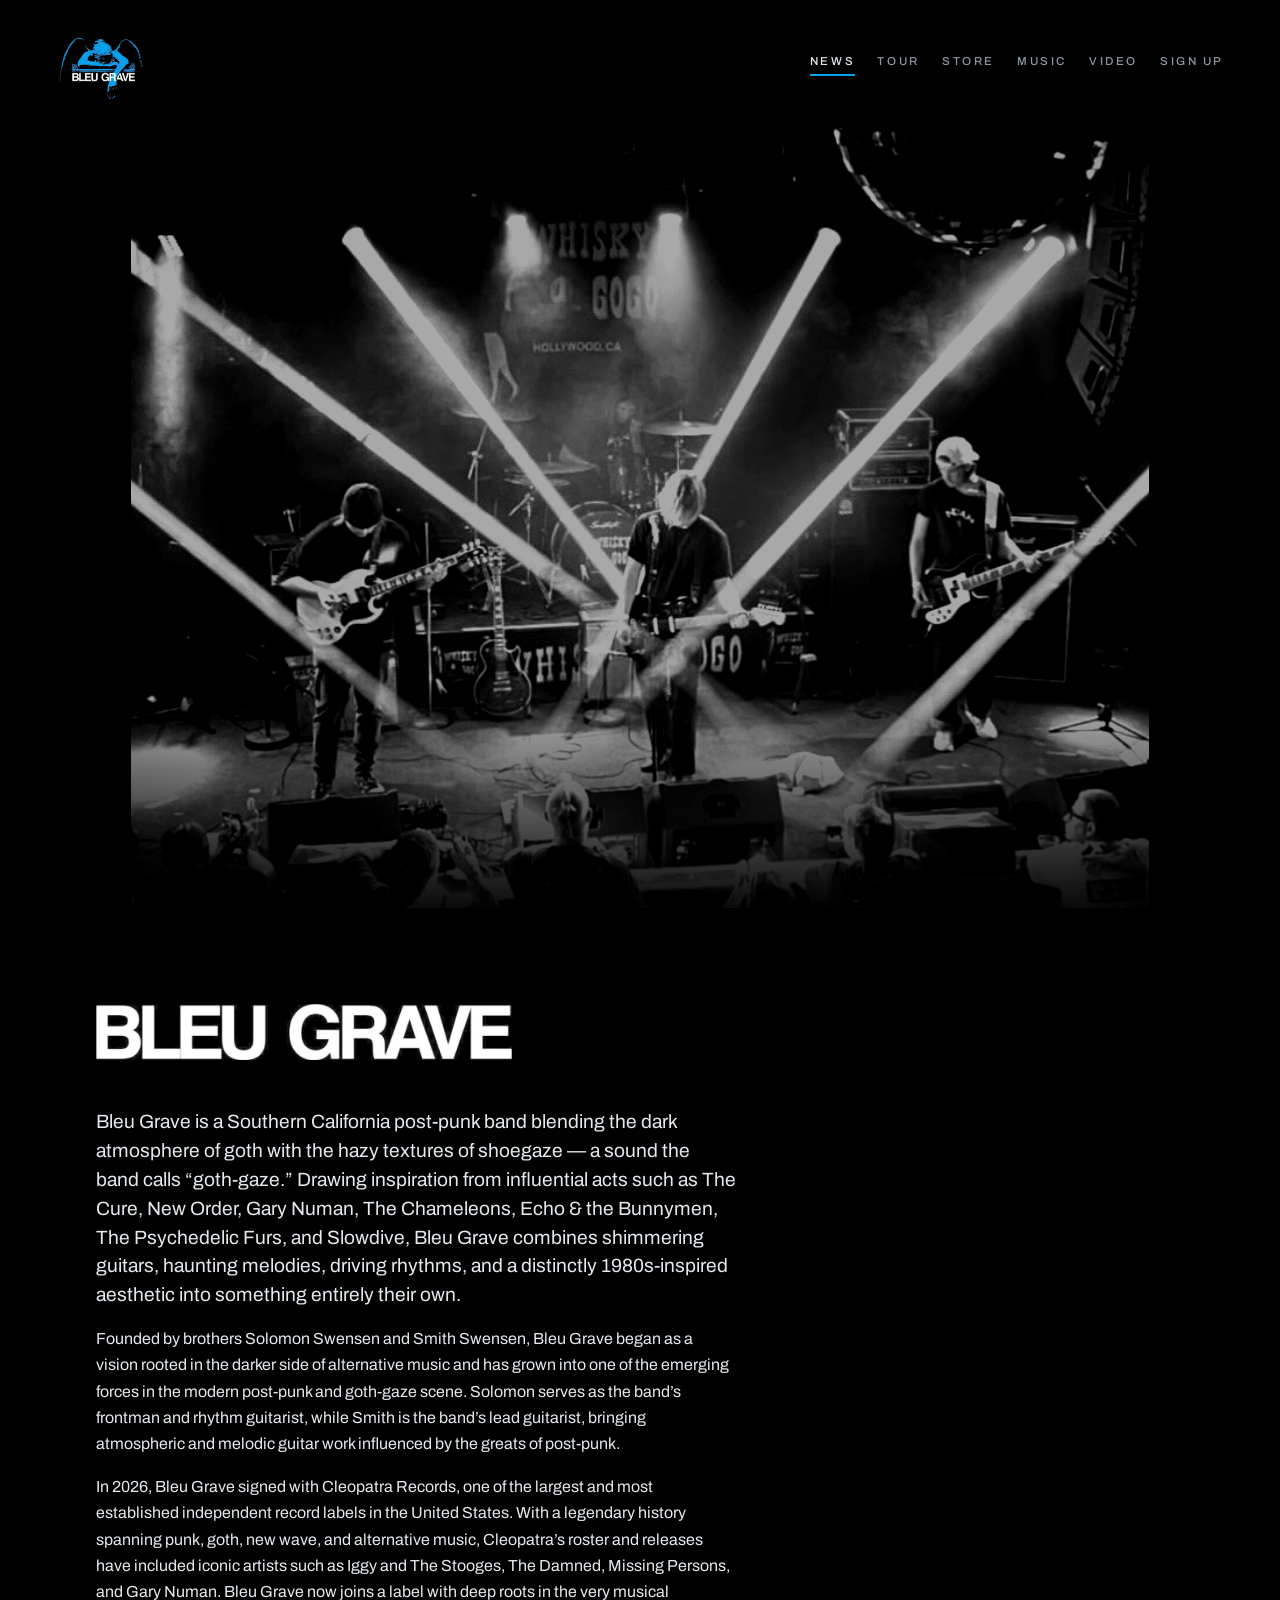
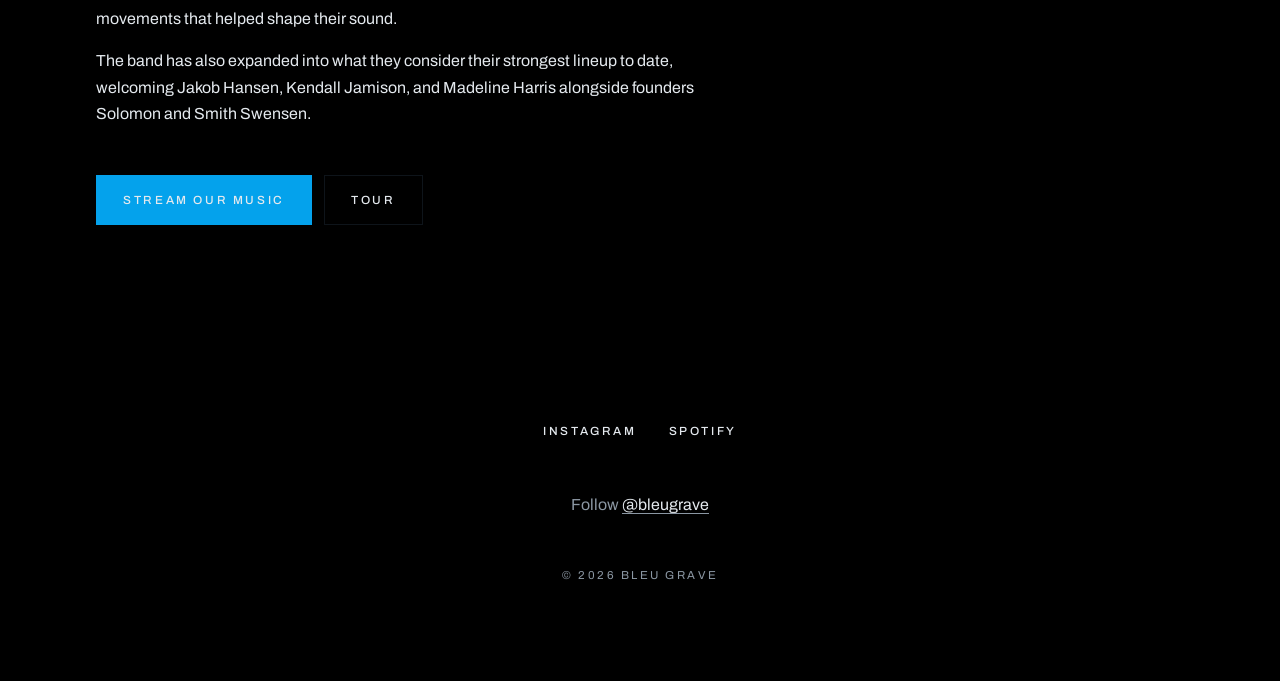
==== index.html @ e31431be "Simplify footer follow line" ====
<!DOCTYPE html>
<html lang="en">
<head>
  <meta charset="utf-8">
  <meta name="viewport" content="width=device-width, initial-scale=1">
  <title>Bleu Grave — post-punk from Newport Beach, California</title>
  <meta name="description" content="Bleu Grave is a post-punk band from Newport Beach, California. Music, shows, and merch.">
  <link rel="preconnect" href="https://fonts.googleapis.com">
  <link rel="preconnect" href="https://fonts.gstatic.com" crossorigin>
  <link href="https://fonts.googleapis.com/css2?family=Archivo:wght@400;500;700;900&display=swap" rel="stylesheet">
  <!-- The ?v= is a cache-buster. Phones were holding an old copy of the
       stylesheet for ten minutes after a change and the band kept seeing
       things they had already asked to have fixed. Bump the number in all
       five pages whenever a colour or layout change has to land now. -->
  <link rel="stylesheet" href="css/style.css?v=20260916-034607">
  <!-- Freshness check. GitHub Pages serves every page with max-age=600, so a
       phone can keep showing a copy for ten minutes after a change is live —
       which is why the band kept re-reporting things that were already fixed.
       This asks the server what the current build is (a unique query, so no
       cache can answer it from memory) and reloads once if this copy is old.
       tools/stamp rewrites BUILD; don't edit it by hand. -->
  <script>
  (function () {
    var BUILD = "20260916-034607";
    var KEY = "bg-freshness-reload";
    function check() {
      fetch("/version.json?_=" + Date.now(), { cache: "no-store" })
        .then(function (r) { return r.ok ? r.json() : null; })
        .then(function (v) {
          if (!v || !v.build || v.build === BUILD) return;
          try {
            // One reload per build, so a bad deploy can never loop the page.
            if (sessionStorage.getItem(KEY) === v.build) return;
            sessionStorage.setItem(KEY, v.build);
          } catch (e) { return; }
          location.replace(location.pathname + "?b=" + v.build + location.hash);
        })
        .catch(function () {});
    }
    check();
    // Coming back to a backgrounded tab restores it from memory without
    // re-running the page, which is exactly how Smith was seeing old copies.
    window.addEventListener("pageshow", function (e) { if (e.persisted) check(); });
    document.addEventListener("visibilitychange", function () {
      if (!document.hidden) check();
    });
  })();
  </script>
</head>
<body>

  <header class="site-header">
    <a class="wordmark" href="index.html"><img src="images/logo.jpg" width="1200" height="1088" alt="Bleu Grave"></a>
    <nav class="site-nav" aria-label="Site">
      <!-- Smith set these names and this order on 2026-09-15: News, Tour,
           Store, Music, Video, Sign Up. Video was added the same day, when he
           asked for "a VIDEO page after music"; the page exists but has no
           videos on it yet — waiting on links from him. Photos came out of
           the menu in the same message; photos.html is still there and works.
           SIGN UP: he asked for the button twice, so it is in the menu, but
           there is no mailing list behind it yet — that needs a provider
           account, which is Taylor's (forwarded 2026-09-15). For now it
           jumps to the sign-up line in the footer. When the list exists,
           point this at the provider's hosted signup page (or swap the
           footer line for their embed) — never build a form here. -->
      <a href="index.html" aria-current="page">News</a>
      <a href="events.html">Tour</a>
      <a href="merch.html">Store</a>
      <a href="music.html">Music</a>
      <a href="video.html">Video</a>
      <a href="#signup">Sign Up</a>
    </nav>
  </header>

  <main>
    <!-- The top of the page is the photo and nothing else. The panel that
         used to sit beside it — the big BLEU GRAVE title, the code strip and
         the "Post-punk · Newport Beach, CA" line — came off on 2026-09-15 at
         Smith's request. The heading below is there for search engines and
         screen readers only; the band's name is in the logo up in the header.
         To bring the panel back, re-add a <div class="hero-panel"> after the
         photo and drop the "hero-photo-only" class. -->
    <section class="hero hero-photo-only">
      <h1 class="visually-hidden">Bleu Grave</h1>
      <div class="hero-photo">
        <!-- Front page slideshow. Each photo is one <li>; to add one, copy a
             whole <li>…</li>, put the file in images/ and change the src and
             alt (see CLAUDE.md, "How to add a photo"). They show in the order
             they appear here, five seconds each. The stylesheet forces every
             photo to black and white, so send any photo. -->
        <div class="hero-art">
          <ul class="slideshow">
            <li>
              <img src="images/band-whisky-a-go-go.jpg" width="875" height="670"
                   alt="Bleu Grave playing the Whisky a Go Go in Hollywood, searchlights crossing the stage over the band and a full crowd in front of them.">
            </li>
            <li>
              <img src="images/band-live-01.jpg" width="1200" height="960"
                   alt="Bleu Grave on stage: two guitarists, the singer at the mic and the drummer behind a kick drum with the band name on it.">
            </li>
            <li>
              <img src="images/band-live-02.jpg" width="1200" height="799"
                   alt="Bleu Grave playing a club show: guitarist on the left, the singer at the mic in the middle, the drummer behind them and the bassist in a denim jacket on the right.">
            </li>
            <li>
              <img src="images/band-live-04.jpg" width="1200" height="800"
                   alt="Bleu Grave across a smoke-filled stage: three guitarists spread out, the drum kit behind them with the band's star logo on the bass drum.">
            </li>
          </ul>
        </div>
        <!-- The scrawled tagline that sat across the bottom of this photo was
             a placeholder ("Loud rooms, cold hymns."); Smith asked for it off
             on 2026-09-15. If the band ever sends their own line, put it back
             as <p class="hero-tagline">…</p> right here — the style for it is
             still in the stylesheet. -->
      </div>
    </section>

    <section class="section">
      <div class="section-inner reveal">
        <!-- The band's own bio, sent by Smith 2026-09-15. It is their words —
             don't rewrite it. His text ran out mid-sentence at "post-punk,
             goth, shoegaze," so that closing line is left off until he sends
             the rest. He had this block taken off the front page and then
             asked for it back the same afternoon ("keep the photo and bio"),
             so it sits under the slideshow. There is no photo beside it and
             no scrawled label above it — he took both off. -->
        <div class="about-text">
          <!-- The heading above the bio is the band's own wordmark, sent by
               Smith on 2026-09-15 to replace the typed one. It is a JPG on a
               black ground, which matches the page, so no cutout is needed.
               The alt carries the name, so the heading still reads as text to
               search engines and screen readers. -->
          <h2 class="wordmark-heading"><img src="images/wordmark.jpg" width="1026" height="139" alt="Bleu Grave"></h2>
          <p class="lede">Bleu Grave is a Southern California post-punk band
          blending the dark atmosphere of goth with the hazy textures of
          shoegaze — a sound the band calls “goth-gaze.” Drawing inspiration
          from influential acts such as The Cure, New Order, Gary Numan, The
          Chameleons, Echo &amp; the Bunnymen, The Psychedelic Furs, and
          Slowdive, Bleu Grave combines shimmering guitars, haunting melodies,
          driving rhythms, and a distinctly 1980s-inspired aesthetic into
          something entirely their own.</p>
          <p>Founded by brothers Solomon Swensen and Smith Swensen, Bleu Grave
          began as a vision rooted in the darker side of alternative music and
          has grown into one of the emerging forces in the modern post-punk and
          goth-gaze scene. Solomon serves as the band’s frontman and rhythm
          guitarist, while Smith is the band’s lead guitarist, bringing
          atmospheric and melodic guitar work influenced by the greats of
          post-punk.</p>
          <p>In 2026, Bleu Grave signed with Cleopatra Records, one of the
          largest and most established independent record labels in the United
          States. With a legendary history spanning punk, goth, new wave, and
          alternative music, Cleopatra’s roster and releases have included
          iconic artists such as Iggy and The Stooges, The Damned, Missing
          Persons, and Gary Numan. Bleu Grave now joins a label with deep roots
          in the very musical movements that helped shape their sound.</p>
          <p>The band has also expanded into what they consider their strongest
          lineup to date, welcoming Jakob Hansen, Kendall Jamison, and Madeline
          Harris alongside founders Solomon and Smith Swensen.</p>
          <div class="button-row">
            <a class="button" href="music.html">Stream Our Music</a>
            <a class="button" href="events.html">Tour</a>
          </div>
        </div>
      </div>
    </section>
  </main>

  <footer class="site-footer">
    <!-- The thin code strip that ran across the top of the footer came off
         on 2026-09-15 — Smith asked for "the blue line at the bottom" gone.
         The big code bars beside the inner page titles stay. The footer's
         own top padding now does the spacing the strip used to. -->
    <ul class="footer-links">
      <li><a href="https://instagram.com/bleugrave">Instagram</a></li>
      <li><a href="https://open.spotify.com/artist/01RLNvbN3YXwKupJwk49lX">Spotify</a></li>
    </ul>
    <!-- REPLACE-ME: mailing list. When the band picks a list provider
         (e.g. Buttondown, Mailchimp), swap this line for their signup form
         embed. No home-built form — the provider hosts it. -->
    <p class="mailing-list" id="signup">Follow
    <a href="https://instagram.com/bleugrave">@bleugrave</a></p>
    <p class="copyright">&copy; 2026 Bleu Grave</p>
  </footer>

  <script src="js/main.js?v=20260916-034607"></script>
</body>
</html>
---- css/style.css ----
/* ==========================================================================
   Bleu Grave — single stylesheet
   Look: New Order meets The Cure, gone goth (Smith, 2026-09-15: "make the
   site more goth looking, remove this color from everything" — the ice
   blue). The structure is unchanged: flat fields, a modernist grid, clean
   grotesque type, a code strip spelling the band's name, near-black ground,
   duotone photos with a soft vignette, a scrawled handwriting face. What
   changed is the palette, three times on 2026-09-15: Smith asked for the ice
   blue gone, then for the whole site to be black and white, then for the
   blue out of the band's own logo to run through it. **The site is black
   and blue.** One blue — `--hi`, sampled straight out of the logo artwork —
   on a blue-black ground, with bone type. Photos stay hard black and white;
   he asked for that and it has not changed.
   Change colours and fonts in :root, not through the file.
   ========================================================================== */

:root {
  /* Colour — black and blue. --hi is the one colour on the site: the blue
     from the band's logo, used for the scrawled labels, show dates, ticket
     links, link underlines and hovers, and the buttons. The blacks and greys
     are all tinted toward it so the whole thing reads cold. */
  --bg: #000000;            /* Smith asked for a darker black twice, then
                               said the desktop still read grey — it is now
                               true black (2026-09-15) */
  --bg-raised: #030405;
  --bg-line: #0e141a;
  --ink: #e4e9ee;
  --ink-dim: #8b97a3;
  /* The flat field the page titles sit on. It was a visibly lighter block
     beside the black on a wide screen, which is what Smith was seeing; it is
     now barely off the ground and only reads as a field at all because the
     code bars sit next to it. */
  --accent: #040608;
  --accent-ink: #f1f5f8;    /* type that sits on the field */
  --accent-deep: #10202c;   /* the store's hover fills */
  --hi: #04a2ec;            /* the blue, straight out of the logo */

  /* Type — one grotesque for everything set. The handwriting face is no
     longer loaded: Smith had every blue cursive label taken off the site on
     2026-09-16, so nothing uses --font-hand any more and the pages don't
     fetch "Nothing You Could Do". The rules below that still name it are
     kept only for the restore notes in the HTML; bringing any of them back
     means re-adding the face to the font link in all six pages first. */
  --font-display: "Archivo", "Helvetica Neue", Helvetica, Arial, sans-serif;
  --font-body: "Archivo", "Helvetica Neue", Helvetica, Arial, sans-serif;
  --font-hand: "Nothing You Could Do", "Segoe Script", "Bradley Hand", cursive;

  /* Photos — every photo gets the same hard black and white so anything the
     band sends fits. Hover on the gallery lifts it slightly. Once the ground
     went true black the photos were the brightest thing left on a phone, so
     they came down a notch too (Smith, 2026-09-15, "could be darker"). */
  --duotone: grayscale(1) contrast(1.3) brightness(0.66);

  /* Rhythm */
  --space: 1rem;
  --space-lg: 3rem;
  --space-xl: 6rem;
  --measure: 40rem;
  --page-pad: clamp(1.25rem, 5vw, 3.5rem);
}

/* --------------------------------------------------------------------------
   Base
   -------------------------------------------------------------------------- */

* { box-sizing: border-box; margin: 0; padding: 0; }

html { scroll-behavior: smooth; }

body {
  background: var(--bg);
  color: var(--ink);
  font-family: var(--font-body);
  font-size: 1rem;
  line-height: 1.65;
  -webkit-font-smoothing: antialiased;
}

h1, h2, h3 {
  font-family: var(--font-display);
  line-height: 1;
  letter-spacing: -0.03em;
}

h2 {
  font-weight: 700;
  font-size: clamp(2rem, 5vw, 3.4rem);
  margin-bottom: var(--space-lg);
}

h3 {
  font-weight: 700;
  font-size: clamp(1.3rem, 3vw, 1.8rem);
  letter-spacing: -0.02em;
}

p { max-width: var(--measure); }
p + p { margin-top: var(--space); }

/* Links are bone, underlined in the blue, and go blue on hover. */
a { color: var(--ink); text-decoration-color: var(--hi); text-decoration-thickness: 1px; text-underline-offset: 3px; }
/* Spelled out so a browser's own visited-link purple can never show through
   (Smith, 2026-09-15: "no purple"). */
a:link, a:visited { color: var(--ink); }
a:hover, a:focus { color: var(--hi); }

img, svg { max-width: 100%; display: block; }

::selection { background: var(--hi); color: var(--bg); }

.visually-hidden {
  position: absolute; width: 1px; height: 1px;
  overflow: hidden; clip: rect(0 0 0 0); white-space: nowrap;
}

/* Small tracked caps — catalogue-number style lines */
.caps {
  font-weight: 500;
  font-size: 0.72rem;
  letter-spacing: 0.28em;
  text-transform: uppercase;
}

/* Handwriting — the scrawl. Used for taglines and section labels. */
.hand {
  font-family: var(--font-hand);
  font-weight: 400;
  letter-spacing: 0;
  text-transform: none;
}

/* --------------------------------------------------------------------------
   Code strip — the band's name spelled one block per letter (A=0 … Z=25).
   The markup gives each block its letter number in --i. It used to be a
   rainbow of hues; now the letter sets the block's lightness on one fixed
   blue hue (Smith, 2026-09-15), so it reads as a run of blue-grey bars. Used
   small under the band name, thin across the top of the footer, and as big
   bars on the inner page banners.
   -------------------------------------------------------------------------- */

.code {
  display: flex;
  height: 0.6rem;
  width: 100%;
}

.code span {
  flex: 1;
  background: hsl(199deg 45% calc(16% + var(--i) * 2.4%));
}

.code .gap { flex: 0 0 0.6rem; background: transparent; }

.code-thin { height: 0.35rem; }

/* --------------------------------------------------------------------------
   Header / nav
   -------------------------------------------------------------------------- */

.site-header {
  position: relative;
  z-index: 10;
  display: flex;
  align-items: center;
  justify-content: space-between;
  gap: var(--space);
  padding: 1.4rem var(--page-pad);
  background: var(--bg);
}

.site-header .wordmark {
  display: flex;
  align-items: center;
  gap: 0.6rem;
  font-family: var(--font-display);
  font-weight: 900;
  font-size: 1.05rem;
  letter-spacing: -0.03em;
  text-decoration: none;
  color: var(--ink);
  white-space: nowrap;
}

/* The band's logo (winged figure, with their name set into it) is the
   wordmark — Smith asked on 2026-09-15 for the typed "Bleu Grave" next to it
   to come off, so the link is the image alone and its alt carries the name.
   It is a JPG with a black ground, which matches --bg, so no cutout is
   needed. The logo is the one exception to the black-and-white rule: it
   keeps its blue, because Smith asked for it that way (2026-09-15) right
   after asking for the rest of the site to go black and white. Don't
   desaturate it. */
.site-header .wordmark {
  /* Never let the nav squeeze the logo: as a flex item it was being shrunk
     sideways on phones (55px wide at 67px tall for artwork that is wider
     than tall), which Smith saw as "squished" (2026-09-15). */
  flex: 0 0 auto;
}

.site-header .wordmark img {
  display: block;
  max-width: none;
  /* Sized so the band's name inside the artwork is actually legible — Smith
     asked for it bigger on 2026-09-15. The name is only about a tenth of the
     image's height, so this has to be generous to read at all. */
  height: 4.2rem;
  width: auto;
}

/* A little bigger on a desktop, where there is room for it beside the nav —
   Smith asked for that on 2026-09-15. The phone size is unchanged. */
@media (min-width: 800px) {
  .site-header .wordmark img { height: 5.2rem; }
}

.site-nav { display: flex; flex-wrap: wrap; gap: 0.25rem 1.4rem; }

.site-nav a {
  font-weight: 500;
  font-size: 0.72rem;
  letter-spacing: 0.22em;
  text-transform: uppercase;
  text-decoration: none;
  color: var(--ink-dim);
  padding-bottom: 0.2rem;
  border-bottom: 2px solid transparent;
}

.site-nav a:hover { color: var(--ink); }
.site-nav a[aria-current="page"] { color: var(--ink); border-bottom-color: var(--hi); }

/* --------------------------------------------------------------------------
   Hero — home page. A flat violet-black field with the name on it, next to a
   full-height duotone photo with the tagline scrawled across the bottom.
   -------------------------------------------------------------------------- */

.hero {
  position: relative;
  display: grid;
  grid-template-columns: 1fr;
  min-height: calc(100svh - 4.6rem);   /* the header sits above it */
  overflow: hidden;
}

@media (min-width: 800px) {
  .hero { grid-template-columns: minmax(0, 5fr) minmax(0, 7fr); }
  /* When there is a panel beside the photo, it takes the narrow left column
     even though the photo comes first in the markup. */
  .hero-panel { order: -1; }
}

/* The home page hero is the photo on its own (Smith, 2026-09-15) — one full
   column at every width. Two classes so this beats the .hero rule above.
   It does not hold the screen open to full height any more: Smith said the
   photo sat too low (2026-09-15), and the height was leaving a band of black
   above it, made worse by the taller logo in the header. The box is now the
   shape of the photo, so the photo starts right under the header. */
.hero.hero-photo-only {
  grid-template-columns: minmax(0, 1fr);
  min-height: 0;
  overflow: visible;
}

.hero-panel {
  position: relative;
  z-index: 1;
  display: flex;
  flex-direction: column;
  justify-content: flex-end;
  gap: 1.5rem;
  background: var(--accent);
  color: var(--accent-ink);
  padding: var(--space-xl) var(--page-pad) var(--space-lg);
}

.hero-title {
  font-weight: 900;
  font-size: clamp(3.4rem, 17vw, 8.5rem);
  line-height: 0.86;
  letter-spacing: -0.045em;
  text-transform: uppercase;
  color: var(--accent-ink);
}

.hero-title span { display: block; }

@media (min-width: 800px) {
  /* the field is 5/12 of the viewport: keep GRAVE inside it */
  .hero-title { font-size: clamp(3.4rem, 8.2vw, 8.5rem); }
}

.hero-panel .code { max-width: 18rem; }

.hero-city { color: var(--accent-ink); opacity: 0.8; }

/* Without the script the slides are a plain list one under another, so this
   box has to grow to fit them — no fixed height, nothing clipped. */
.hero-photo {
  position: relative;
  background: var(--bg);
}

.hero-photo .hero-art { position: static; }

/* With the script running the slides are stacked, so the box takes the shape
   of the photos (5:4) and is capped so it always fits on one screen.

   The stacked slides are taken out of the flow, so this box has no content
   of its own to give it a height — it has to get one from the aspect ratio.
   `align-self: start` is what lets that happen: as a grid item it would
   otherwise stretch to the row, the row would size to its (empty) contents,
   and the whole slideshow would collapse to nothing and vanish off the page.
   That happened on 2026-09-15. The min-height is a hard floor so it can
   never disappear again. Don't remove either of them. */
html.js-motion .hero-photo {
  overflow: hidden;
  align-self: start;
  /* 3:2, the shape most of the band's live shots come in. It was 5:4, which
     letterboxed them and wasted height — Smith said the slideshow looked too
     small on a desktop (2026-09-15). The height cap is what actually decides
     how big the photo renders on a wide screen, so raise that, not the
     width, if he asks for bigger again. */
  aspect-ratio: 3 / 2;
  min-height: 16rem;
  max-height: calc(100svh - 7.5rem);
}

/* On a wide screen the photo box is capped and centred on the page instead
   of running the full width — Smith asked for the slideshow photos to be
   centred on desktop, then for them to be bigger (2026-09-15). On a phone it
   is still edge to edge. */
.hero.hero-photo-only .hero-photo {
  /* `width` + `justify-self`, NOT `max-width` + `margin-inline: auto`. Auto
     side margins stop a grid item stretching to its column, so its width goes
     shrink-to-fit; the slides are positioned out of the flow, so there is
     nothing to shrink to and the whole box collapsed to a few hundred pixels.
     That is why the slideshow looked tiny on a desktop (Smith, 2026-09-15).
     An explicit width keeps the inline size definite so the aspect ratio can
     do its job. */
  width: min(100%, 92rem);
  justify-self: center;
}

html.js-motion .hero-photo .hero-art {
  position: absolute;
  inset: 0;                 /* no bleed: the photo is shown whole, and what
                               the parallax slides into view is black */
  z-index: 0;
  pointer-events: none;
}

/* The whole photo shows — Smith asked for it uncropped (2026-09-15), so this
   is `contain`, not `cover`. Whatever is left over top and bottom is the
   page's own black, so it reads as a frame rather than a letterbox. Don't
   put `cover` back without asking him. */
.hero-photo img {
  width: 100%;
  height: 100%;
  object-fit: contain;
  object-position: center;
  filter: var(--duotone);
}

/* Slideshow at the top of the home page (Smith asked for one, 2026-09-15).
   With JavaScript off or reduced motion on it is simply the photos one under
   another — nothing is ever hidden from a visitor. When motion is allowed,
   js/main.js stacks them and cross-fades one every five seconds. To add a
   photo to it, copy a whole <li> in index.html; the order in the markup is
   the order they show in. */
.slideshow { list-style: none; }

.slideshow img {
  width: 100%;
  height: auto;
  filter: var(--duotone);
}

html.js-motion .hero-photo .slideshow { position: absolute; inset: 0; }

html.js-motion .hero-photo .slideshow li {
  position: absolute;
  inset: 0;
  opacity: 0;
  transition: opacity 1200ms ease;
}

html.js-motion .hero-photo .slideshow li.is-current { opacity: 1; }

html.js-motion .hero-photo .slideshow img {
  height: 100%;
  object-fit: contain;
}

/* The Cure vignette: soft dark edges, darker toward the bottom so the
   handwriting reads. Kept shallow since the photo is shown whole — the
   gradient should sit in the black below it, not over the band. */
.hero-photo::after {
  content: "";
  position: absolute;
  inset: 0;
  z-index: 1;
  pointer-events: none;
  background:
    radial-gradient(ellipse 85% 80% at 50% 45%, transparent 60%, rgba(0, 0, 0, 0.6) 100%),
    linear-gradient(to top, rgba(0, 0, 0, 0.92) 0%, rgba(0, 0, 0, 0) 26%);
}

.hero-tagline {
  position: absolute;
  z-index: 2;
  left: var(--page-pad);
  right: var(--page-pad);
  bottom: var(--space-lg);
  max-width: none;
  font-family: var(--font-hand);
  font-size: clamp(1.9rem, 4.2vw, 3.4rem);
  line-height: 1.15;
  color: var(--ink);
  text-shadow: 0 2px 30px rgba(0, 0, 0, 0.7);
  transform: rotate(-2deg);
  transform-origin: left bottom;
}

/* --------------------------------------------------------------------------
   Inner page banners — page title on the flat field.

   The big code bars that sat beside (and, on a phone, under) every page
   title are gone as of 2026-09-15: Smith asked twice for "the blue line
   across the bottom of each page" off, and on a phone those bars are what
   that is. Every banner now carries "page-hero-bare". The .code-bars rules
   are kept below in case he ever wants them back — nothing uses them.
   -------------------------------------------------------------------------- */

.page-hero {
  position: relative;
  display: grid;
  grid-template-columns: 1fr;
  min-height: 46svh;
}

@media (min-width: 800px) {
  .page-hero { grid-template-columns: minmax(0, 7fr) minmax(0, 5fr); }
}

.page-hero .hero-panel { padding-top: var(--space-xl); }

.page-hero .hero-title { font-size: clamp(3rem, 15vw, 7rem); }

@media (min-width: 800px) {
  .page-hero .hero-title { font-size: clamp(3rem, 9vw, 7rem); }
}

.page-hero .code-bars {
  display: flex;
  min-height: 7rem;
}

.page-hero .code-bars span {
  flex: 1;
  background: hsl(199deg 45% calc(16% + var(--i) * 2.4%));
}

/* A banner with no code bars beside it: one column at every width, so the
   title has the whole page. Used on the Tour page (Smith, 2026-09-15). */
.page-hero-bare { grid-template-columns: minmax(0, 1fr); }

@media (min-width: 800px) {
  .page-hero-bare { grid-template-columns: minmax(0, 1fr); }
}

/* The Cure treatment for a page title: the scrawled hand instead of the
   grotesque, set big and tipped off the horizontal, with the soft halo those
   record sleeves have. Smith asked for the Tour title to look "cooler, like
   the cure" (2026-09-15). Lower case — the hand has no real capitals to
   speak of and shouting it in caps kills the scrawl. */
.hero-title-hand {
  font-family: var(--font-hand);
  font-weight: 400;
  text-transform: none;
  letter-spacing: 0;
  line-height: 1;
  color: var(--ink);
  transform: rotate(-3deg);
  transform-origin: left bottom;
  text-shadow:
    0 0 28px rgba(4, 162, 236, 0.45),
    0 0 70px rgba(4, 162, 236, 0.25);
}

/* The hand is a much smaller face at the same size, so it needs its own
   scale — these beat the .page-hero .hero-title sizes above. */
.page-hero .hero-title-hand { font-size: clamp(4.5rem, 24vw, 11rem); }

@media (min-width: 800px) {
  .page-hero .hero-title-hand { font-size: clamp(4.5rem, 14vw, 11rem); }
}

/* --------------------------------------------------------------------------
   Sections
   -------------------------------------------------------------------------- */

/* No rule across the top of a section any more. It was a 1px blue-grey
   hairline the full width of the page; invisible on a phone, clearly a blue
   line on a desktop screen, which is what Smith was still seeing after the
   footer strip and the code bars came off (2026-09-15). The padding keeps
   the sections apart on its own. The hairlines inside content — the show
   rows and the release list — are untouched. */
.section {
  padding: var(--space-xl) var(--page-pad);
}

.section-inner { max-width: 68rem; margin: 0 auto; }

/* Section label — scrawled, in the blue */
.section .kicker {
  font-family: var(--font-hand);
  font-size: 1.7rem;
  line-height: 1;
  color: var(--hi);
  margin-bottom: 0.9rem;
  transform: rotate(-1.5deg);
  transform-origin: left bottom;
}

/* The bio's heading is the band's wordmark image rather than set type
   (Smith, 2026-09-15). Sized to sit where the old heading did. */
.wordmark-heading img {
  width: 100%;
  max-width: 26rem;
  height: auto;
}

/* On a phone the wordmark ran the full width of the column and read too big
   next to the bio — Smith asked for it smaller there (2026-09-15). Desktop
   is unchanged. */
@media (max-width: 600px) {
  .wordmark-heading img { width: 62%; }
}

.lede { font-size: 1.2rem; line-height: 1.5; }

.muted { color: var(--ink-dim); }

/* Flat blocks — the blue with black type, going bone on hover */
.button {
  display: inline-block;
  margin-top: var(--space-lg);
  padding: 0.95rem 1.7rem;
  border: 0;
  font-family: var(--font-body);
  font-weight: 500;
  font-size: 0.74rem;
  letter-spacing: 0.22em;
  text-transform: uppercase;
  text-decoration: none;
  color: var(--bg);
  background: var(--hi);
  transition: background-color 150ms ease, color 150ms ease;
}

.button:hover { background: var(--ink); color: var(--bg); }

/* --------------------------------------------------------------------------
   Photos — the About photo on the home page and the Photos page grid.
   Every photo is forced into the same hard black and white (--duotone) so
   the site stays one look no matter what gets uploaded.
   -------------------------------------------------------------------------- */

.about-grid {
  display: grid;
  gap: var(--space-lg);
  align-items: start;
}

@media (min-width: 720px) {
  .about-grid { grid-template-columns: minmax(0, 5fr) minmax(0, 7fr); gap: var(--space-xl); }
}

/* Photo with a flat blue block set behind it, offset down and right.
   Nothing uses .band-photo right now — Smith took the About photo off on
   2026-09-15 — but it is here for the next photo beside a bio. */
.band-photo {
  position: relative;
  margin: 0 1.25rem 1.25rem 0;
}

.band-photo::before {
  content: "";
  position: absolute;
  inset: 1.25rem -1.25rem -1.25rem 1.25rem;
  background: var(--hi);
}

.band-photo img {
  position: relative;
  width: 100%;
  height: auto;
  filter: var(--duotone);
}

.button-row {
  display: flex;
  flex-wrap: wrap;
  gap: 0.75rem;
  margin-top: var(--space-lg);
}

.button-row .button { margin-top: 0; }

.button-row .button + .button {
  background: transparent;
  color: var(--ink);
  box-shadow: inset 0 0 0 1px var(--bg-line);
}

.button-row .button + .button:hover { background: var(--hi); color: var(--bg); box-shadow: none; }

.photo-grid {
  list-style: none;
  display: grid;
  grid-template-columns: 1fr;
  gap: 4px;
}

@media (min-width: 600px) { .photo-grid { grid-template-columns: 1fr 1fr; } }
@media (min-width: 900px) { .photo-grid { grid-template-columns: 1fr 1fr 1fr; } }

.photo-grid a {
  display: block;
  background: var(--bg-raised);
}

.photo-grid img {
  width: 100%;
  height: auto;
  aspect-ratio: 1;
  object-fit: cover;
  filter: var(--duotone);
  transition: filter 250ms ease;
}

.photo-grid a:hover img { filter: grayscale(1) contrast(1.08); }

/* A single poster/flyer image dropped into a section, e.g. Past Shows.
   Black and white like every other photo on the site, and dimmed below its
   own paper tone so it sits back on the black instead of glaring off it.
   Smith walked this down over 2026-09-16 — 2.4 (pure white), then 1.6,
   then 1, all still too bright on a phone — and then asked for the same
   setting on a computer, so there is deliberately no desktop override. */
.section-photo {
  width: 100%;
  height: auto;
  max-width: 24rem;
  margin: 0 auto;
  filter: grayscale(1) contrast(1) brightness(0.95);
}

/* --------------------------------------------------------------------------
   Music page
   -------------------------------------------------------------------------- */

.release {
  padding: var(--space-lg) 0;
  border-top: 1px solid var(--bg-line);
}

.release:first-child { border-top: 0; padding-top: 0; }

.release .embed-slot {
  display: grid;
  place-items: center;
  min-height: 10rem;
  border: 1px dashed var(--bg-line);
  color: var(--ink-dim);
  font-size: 0.72rem;
  letter-spacing: 0.22em;
  text-transform: uppercase;
  text-align: center;
  padding: var(--space);
  margin-top: var(--space);
}

/* The Bandcamp player is Bandcamp's own page in a frame, so its release
   artwork arrives in full colour. The site is black and white, so the frame
   is desaturated from out here (Smith, 2026-09-15: "no purple"). */
.release iframe {
  margin-top: var(--space-lg);
  filter: grayscale(1);
}

/* --------------------------------------------------------------------------
   Video page
   -------------------------------------------------------------------------- */

/* Smith asked for the videos to play on the site (2026-09-15), so unlike the
   Bandcamp frames these keep their own colour — the hard black and white rule
   is about photographs. Each frame is 16:9 and fills its width. */
.video-item {
  padding: var(--space-lg) 0;
  border-top: 1px solid var(--bg-line);
}

.video-item:first-of-type { border-top: 0; padding-top: 0; }

.video-frame {
  position: relative;
  margin-top: var(--space);
  aspect-ratio: 16 / 9;
  background: var(--accent);
}

.video-frame iframe {
  position: absolute;
  inset: 0;
  width: 100%;
  height: 100%;
  border: 0;
}

/* The way out if a frame is blocked, and the way a no-JS visitor still gets
   the video. */
.video-link {
  margin-top: 0.25rem;
  font-weight: 500;
  font-size: 0.74rem;
  letter-spacing: 0.22em;
  text-transform: uppercase;
}

/* Big enough to hit with a thumb. */
.video-link a {
  display: inline-block;
  padding: 0.6rem 0;
}

.listen-links {
  list-style: none;
  display: flex;
  flex-wrap: wrap;
  gap: 0.75rem 2rem;
  margin-top: var(--space);
}

.listen-links a {
  font-weight: 500;
  font-size: 0.74rem;
  letter-spacing: 0.22em;
  text-transform: uppercase;
  text-decoration: none;
}

/* --------------------------------------------------------------------------
   Merch page
   -------------------------------------------------------------------------- */

.merch-grid {
  display: grid;
  grid-template-columns: 1fr;
  gap: var(--space-lg);
}

@media (min-width: 600px) { .merch-grid { grid-template-columns: 1fr 1fr; } }

.product { background: var(--bg-raised); }

.product-art {
  aspect-ratio: 1;
  border-bottom: 1px solid var(--bg-line);
  overflow: hidden;
}

.product-art svg { width: 100%; height: 100%; }
.product-art img { width: 100%; height: 100%; object-fit: cover; }
/* Some product photos are a wider shot that cropping cuts into (e.g. the
   stickers/pins photo, which is a wide flat-lay) — this class shows the
   whole photo instead, letterboxed on the square card. */
.product-art img.uncropped { object-fit: contain; }

.product-info { padding: var(--space) 1.25rem 1.5rem; }

.product-info .price { color: var(--ink-dim); margin-top: 0.25rem; }

/* Store: the buy slot is empty (and takes no space) until js/shop.js
   mounts a Shopify buy button in it, or until a .buy-link is added. */
.product-info .buy-slot { margin-top: var(--space); }
.product-info .buy-slot:empty { display: none; }
.product-info .buy-link { margin-top: var(--space); }

/* --------------------------------------------------------------------------
   Events page — a clean ruled list:
     DATE     CITY
              venue · note · Tickets
   -------------------------------------------------------------------------- */

.event-list { list-style: none; }

.event {
  display: grid;
  grid-template-columns: 9rem minmax(0, 1fr);
  column-gap: var(--space);
  align-items: baseline;
  padding: 1.25rem 0;
  border-top: 1px solid var(--bg-line);
}

.event:last-child { border-bottom: 1px solid var(--bg-line); }

.event-date {
  font-weight: 500;
  font-size: 0.78rem;
  letter-spacing: 0.18em;
  text-transform: uppercase;
  color: var(--hi);
}

.event-leader { display: none; }

.event-city {
  font-weight: 700;
  font-size: clamp(1.2rem, 2.4vw, 1.5rem);
  letter-spacing: -0.02em;
}

.event-detail {
  grid-column: 2;
  display: flex;
  flex-wrap: wrap;
  align-items: baseline;
  gap: 0.25rem 1.5rem;
  color: var(--ink-dim);
  font-size: 0.9rem;
  margin-top: 0.15rem;
}

.event-detail a {
  font-weight: 500;
  font-size: 0.72rem;
  letter-spacing: 0.22em;
  text-transform: uppercase;
  text-decoration: none;
  color: var(--hi);
}

.event-detail a:hover { color: var(--ink); }

.event.past { opacity: 0.5; }
.event.past .event-date { color: var(--ink-dim); }

@media (max-width: 540px) {
  .event { grid-template-columns: 1fr; row-gap: 0.15rem; }
  .event-detail { grid-column: 1; }
}

/* --------------------------------------------------------------------------
   Footer — the code strip runs thin across the top, then the links.
   -------------------------------------------------------------------------- */

/* The thin code strip that used to run across the top of the footer came off
   on 2026-09-15 at Smith's request ("the blue line at the bottom"), so the
   footer carries its own top space now. The .code rules stay in the file for
   the big bars on the inner page banners. */
.site-footer {
  padding: var(--space-xl) 0;
  text-align: center;
}

.footer-links {
  list-style: none;
  display: flex;
  flex-wrap: wrap;
  justify-content: center;
  gap: 0.75rem 2rem;
  margin-bottom: var(--space-lg);
  padding: 0 var(--page-pad);
}

.footer-links a {
  font-weight: 500;
  font-size: 0.74rem;
  letter-spacing: 0.22em;
  text-transform: uppercase;
  text-decoration: none;
  color: var(--ink);
}

.footer-links a:hover { color: var(--hi); }

.mailing-list {
  max-width: var(--measure);
  margin: 0 auto var(--space-lg);
  padding: 0 var(--page-pad);
  color: var(--ink-dim);
}

/* The handle in this line was the last blue thing at the bottom of a page —
   links are underlined in the blue everywhere else, but down here it read as
   a stray blue line and Smith asked for it gone (2026-09-15). Underlined in
   the dim grey instead, so it is still obviously a link. */
.mailing-list a { text-decoration-color: var(--ink-dim); }
.mailing-list a:hover, .mailing-list a:focus { color: var(--ink); text-decoration-color: var(--ink); }

.copyright {
  max-width: none;
  color: var(--ink-dim);
  font-size: 0.72rem;
  letter-spacing: 0.22em;
  text-transform: uppercase;
}

/* --------------------------------------------------------------------------
   Motion — everything below only applies when js/main.js has confirmed
   that JS is running AND the visitor allows motion (html.js-motion).
   With JS off or reduced motion on, all content is fully visible and still.
   -------------------------------------------------------------------------- */

html.js-motion .reveal {
  opacity: 0;
  transform: translateY(24px);
  transition: opacity 700ms ease, transform 700ms ease;
}

html.js-motion .reveal.is-visible {
  opacity: 1;
  transform: none;
}

html.js-motion .hero-art { will-change: transform; }

@media (prefers-reduced-motion: reduce) {
  html { scroll-behavior: auto; }
  html.js-motion .reveal { opacity: 1; transform: none; transition: none; }
  .photo-grid img, .button { transition: none; }
}
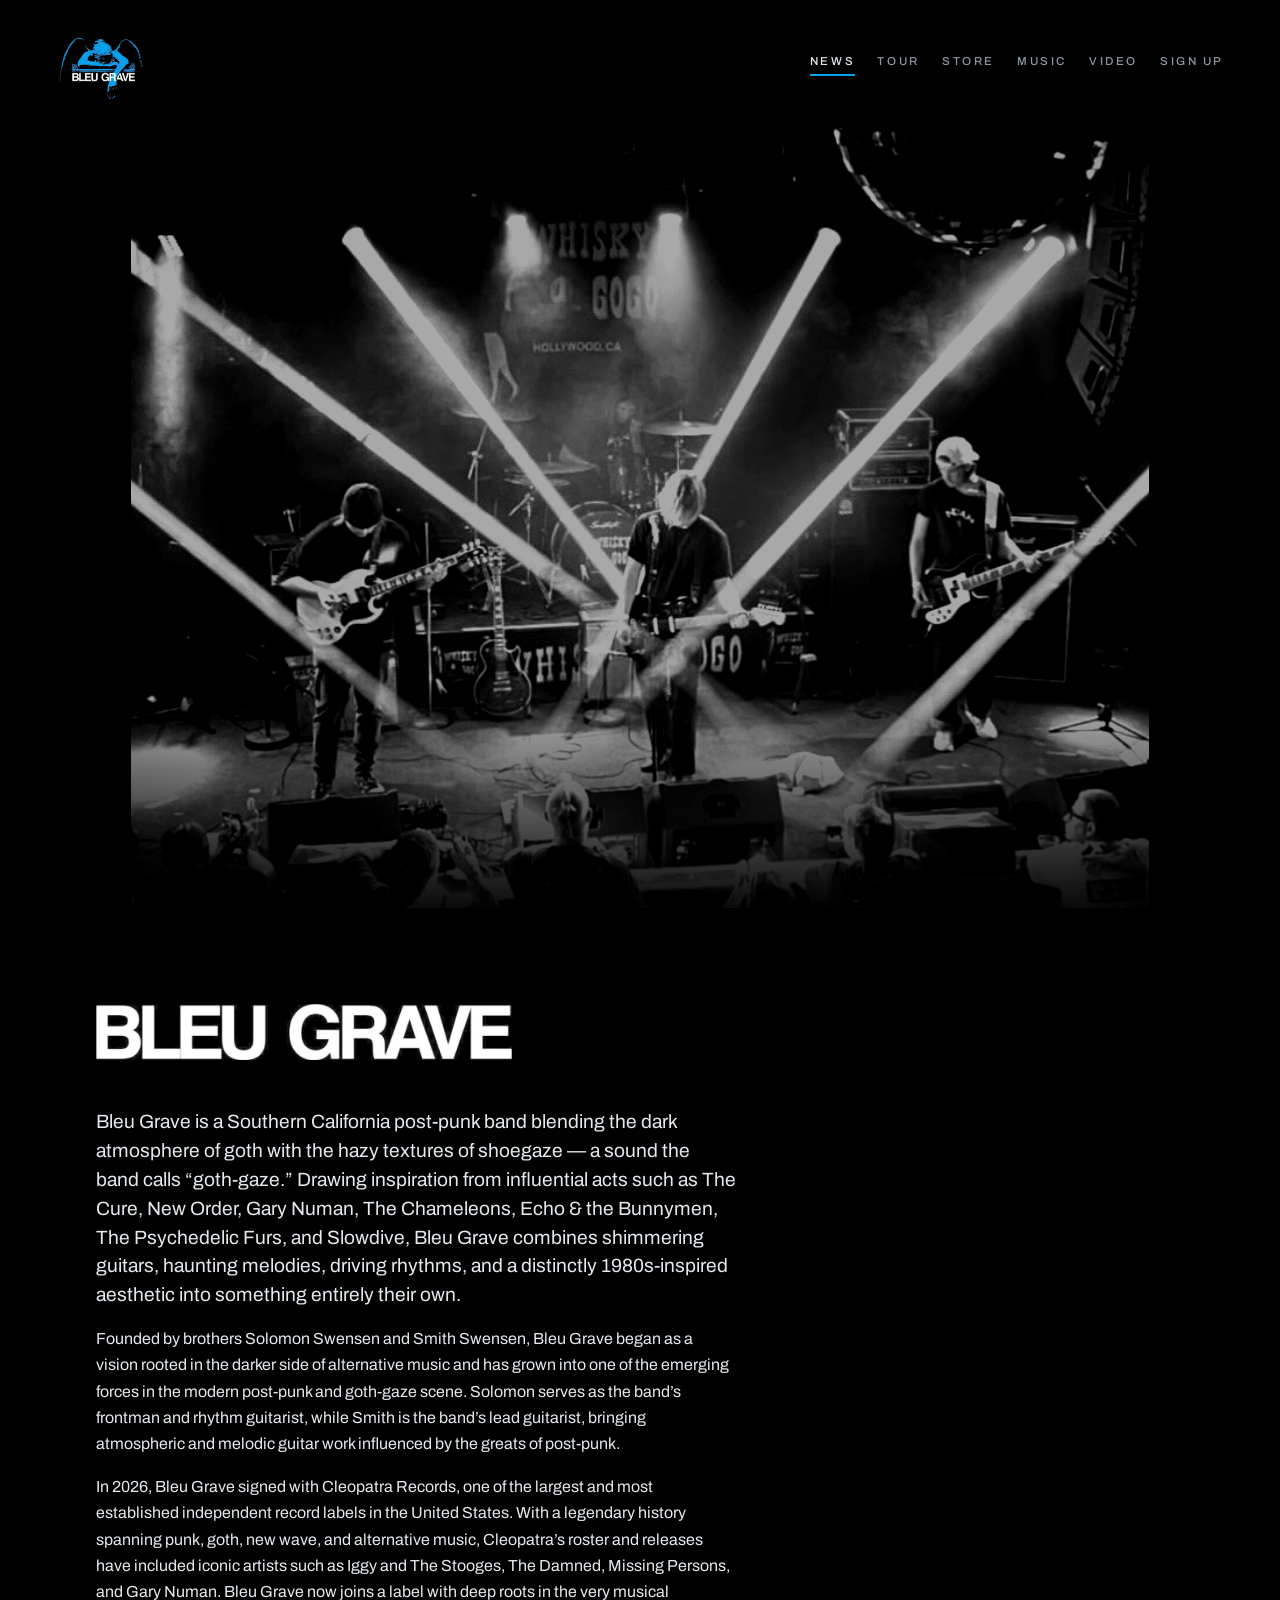
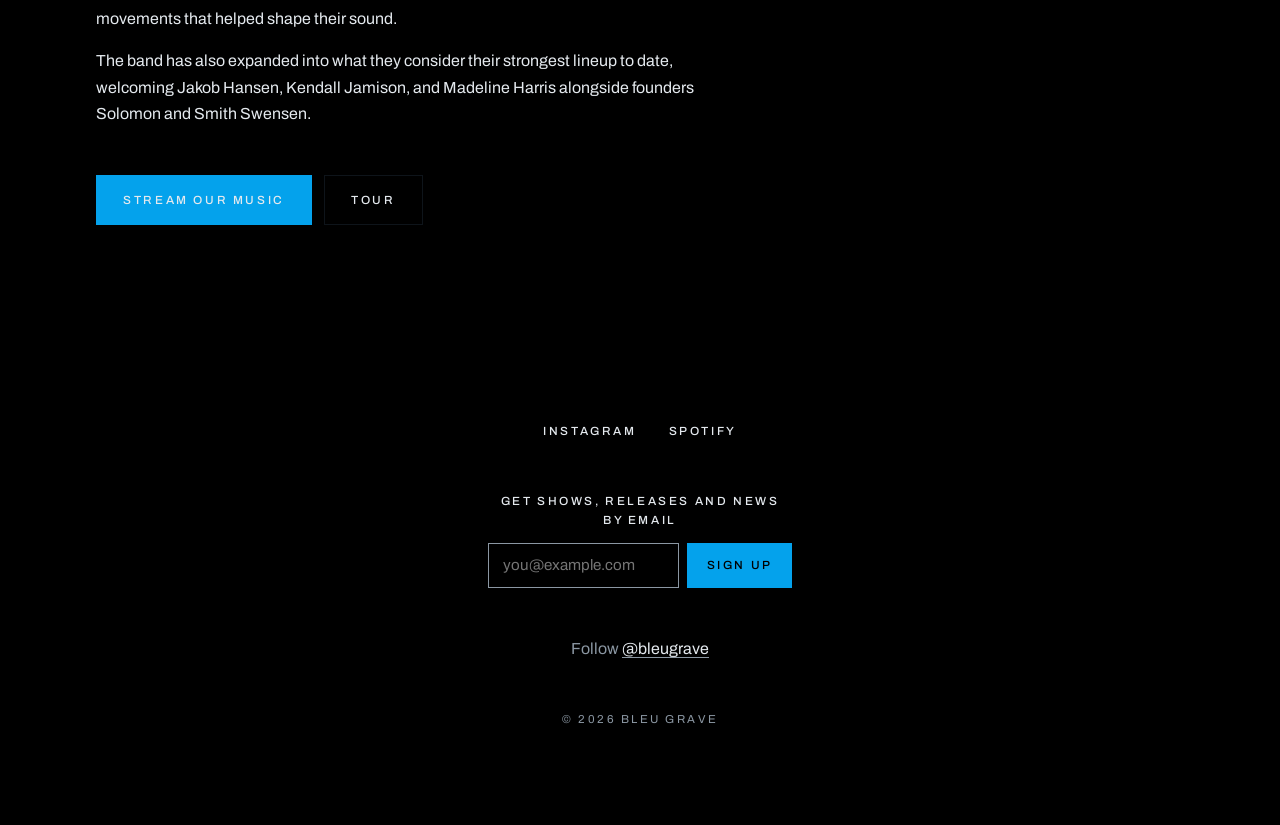
==== commit 6f246287: "Newsletter sign-up box in every footer (posts to patchlamp.com); manual: the list and forms are Patc" ====
--- a/index.html
+++ b/index.html
@@ -8,44 +8,8 @@
   <link rel="preconnect" href="https://fonts.googleapis.com">
   <link rel="preconnect" href="https://fonts.gstatic.com" crossorigin>
   <link href="https://fonts.googleapis.com/css2?family=Archivo:wght@400;500;700;900&display=swap" rel="stylesheet">
-  <!-- The ?v= is a cache-buster. Phones were holding an old copy of the
-       stylesheet for ten minutes after a change and the band kept seeing
-       things they had already asked to have fixed. Bump the number in all
-       five pages whenever a colour or layout change has to land now. -->
-  <link rel="stylesheet" href="css/style.css?v=20260916-034607">
-  <!-- Freshness check. GitHub Pages serves every page with max-age=600, so a
-       phone can keep showing a copy for ten minutes after a change is live —
-       which is why the band kept re-reporting things that were already fixed.
-       This asks the server what the current build is (a unique query, so no
-       cache can answer it from memory) and reloads once if this copy is old.
-       tools/stamp rewrites BUILD; don't edit it by hand. -->
-  <script>
-  (function () {
-    var BUILD = "20260916-034607";
-    var KEY = "bg-freshness-reload";
-    function check() {
-      fetch("/version.json?_=" + Date.now(), { cache: "no-store" })
-        .then(function (r) { return r.ok ? r.json() : null; })
-        .then(function (v) {
-          if (!v || !v.build || v.build === BUILD) return;
-          try {
-            // One reload per build, so a bad deploy can never loop the page.
-            if (sessionStorage.getItem(KEY) === v.build) return;
-            sessionStorage.setItem(KEY, v.build);
-          } catch (e) { return; }
-          location.replace(location.pathname + "?b=" + v.build + location.hash);
-        })
-        .catch(function () {});
-    }
-    check();
-    // Coming back to a backgrounded tab restores it from memory without
-    // re-running the page, which is exactly how Smith was seeing old copies.
-    window.addEventListener("pageshow", function (e) { if (e.persisted) check(); });
-    document.addEventListener("visibilitychange", function () {
-      if (!document.hidden) check();
-    });
-  })();
-  </script>
+  <link rel="canonical" href="https://bleugraveband.com/">
+  <link rel="stylesheet" href="css/style.css">
 </head>
 <body>
 
@@ -57,12 +21,9 @@
            asked for "a VIDEO page after music"; the page exists but has no
            videos on it yet — waiting on links from him. Photos came out of
            the menu in the same message; photos.html is still there and works.
-           SIGN UP: he asked for the button twice, so it is in the menu, but
-           there is no mailing list behind it yet — that needs a provider
-           account, which is Taylor's (forwarded 2026-09-15). For now it
-           jumps to the sign-up line in the footer. When the list exists,
-           point this at the provider's hosted signup page (or swap the
-           footer line for their embed) — never build a form here. -->
+           SIGN UP jumps to the newsletter sign-up box in the footer (a real
+           list on patchlamp.com since 2026-09-16; see the workspace
+           PLAYBOOK.md). -->
       <a href="index.html" aria-current="page">News</a>
       <a href="events.html">Tour</a>
       <a href="merch.html">Store</a>
@@ -175,14 +136,35 @@
       <li><a href="https://instagram.com/bleugrave">Instagram</a></li>
       <li><a href="https://open.spotify.com/artist/01RLNvbN3YXwKupJwk49lX">Spotify</a></li>
     </ul>
-    <!-- REPLACE-ME: mailing list. When the band picks a list provider
-         (e.g. Buttondown, Mailchimp), swap this line for their signup form
-         embed. No home-built form — the provider hosts it. -->
-    <p class="mailing-list" id="signup">Follow
+    <!-- Newsletter sign-up (Patchlamp). Posts to patchlamp.com, which keeps the
+         list; nothing is stored on this site. The `website` field is a honeypot —
+         leave it hidden and empty. After a sign-up the page reloads with
+         ?subscribed=1#signup and the thanks line shows; with JavaScript off the
+         box still works, the thanks line just doesn't appear. -->
+    <form class="signup" id="signup" action="https://patchlamp.com/f/bleu-grave/newsletter" method="post">
+      <label for="signup-email">Get shows, releases and news by email</label>
+      <div class="signup-row">
+        <input id="signup-email" name="email" type="email" required autocomplete="email" placeholder="you@example.com">
+        <button type="submit">Sign up</button>
+      </div>
+      <input name="website" type="text" tabindex="-1" autocomplete="off" aria-hidden="true" style="position:absolute;left:-9999px">
+      <p class="signup-thanks" hidden>You're on the list. Check your inbox.</p>
+      <script>
+        (function () {
+          if (location.search.indexOf("subscribed=1") !== -1) {
+            var f = document.getElementById("signup");
+            f.querySelector(".signup-thanks").hidden = false;
+            f.querySelector(".signup-row").hidden = true;
+            f.querySelector("label").hidden = true;
+          }
+        })();
+      </script>
+    </form>
+    <p class="mailing-list">Follow
     <a href="https://instagram.com/bleugrave">@bleugrave</a></p>
     <p class="copyright">&copy; 2026 Bleu Grave</p>
   </footer>
 
-  <script src="js/main.js?v=20260916-034607"></script>
+  <script src="js/main.js"></script>
 </body>
 </html>
--- a/css/style.css
+++ b/css/style.css
@@ -654,6 +654,12 @@
   filter: grayscale(1) contrast(1) brightness(0.95);
 }
 
+/* Smith asked to keep this one poster in its own color, 2026-09-16 — an
+   exception to the black-and-white rule above, not a change to it. */
+.section-photo-color {
+  filter: none;
+}
+
 /* --------------------------------------------------------------------------
    Music page
    -------------------------------------------------------------------------- */
@@ -884,6 +890,55 @@
 
 .footer-links a:hover { color: var(--hi); }
 
+.signup {
+  max-width: 26rem;
+  margin: 0 auto var(--space-lg);
+  padding: 0 var(--page-pad);
+}
+
+.signup label {
+  display: block;
+  margin-bottom: 0.75rem;
+  font-weight: 500;
+  font-size: 0.74rem;
+  letter-spacing: 0.22em;
+  text-transform: uppercase;
+  color: var(--ink);
+}
+
+.signup-row { display: flex; gap: 0.5rem; }
+
+.signup-row input {
+  flex: 1;
+  min-width: 0;
+  padding: 0.85rem 0.9rem;
+  border: 1px solid var(--ink-dim);
+  background: var(--bg);
+  color: var(--ink);
+  font-family: var(--font-body);
+  font-size: 0.95rem;
+}
+
+.signup-row input:focus { outline: 2px solid var(--hi); outline-offset: 2px; border-color: var(--hi); }
+
+.signup-row button {
+  padding: 0.85rem 1.2rem;
+  border: 0;
+  font-family: var(--font-body);
+  font-weight: 500;
+  font-size: 0.74rem;
+  letter-spacing: 0.22em;
+  text-transform: uppercase;
+  color: var(--bg);
+  background: var(--hi);
+  cursor: pointer;
+  transition: background-color 150ms ease, color 150ms ease;
+}
+
+.signup-row button:hover { background: var(--ink); }
+
+.signup-thanks { margin: 0; color: var(--ink); }
+
 .mailing-list {
   max-width: var(--measure);
   margin: 0 auto var(--space-lg);
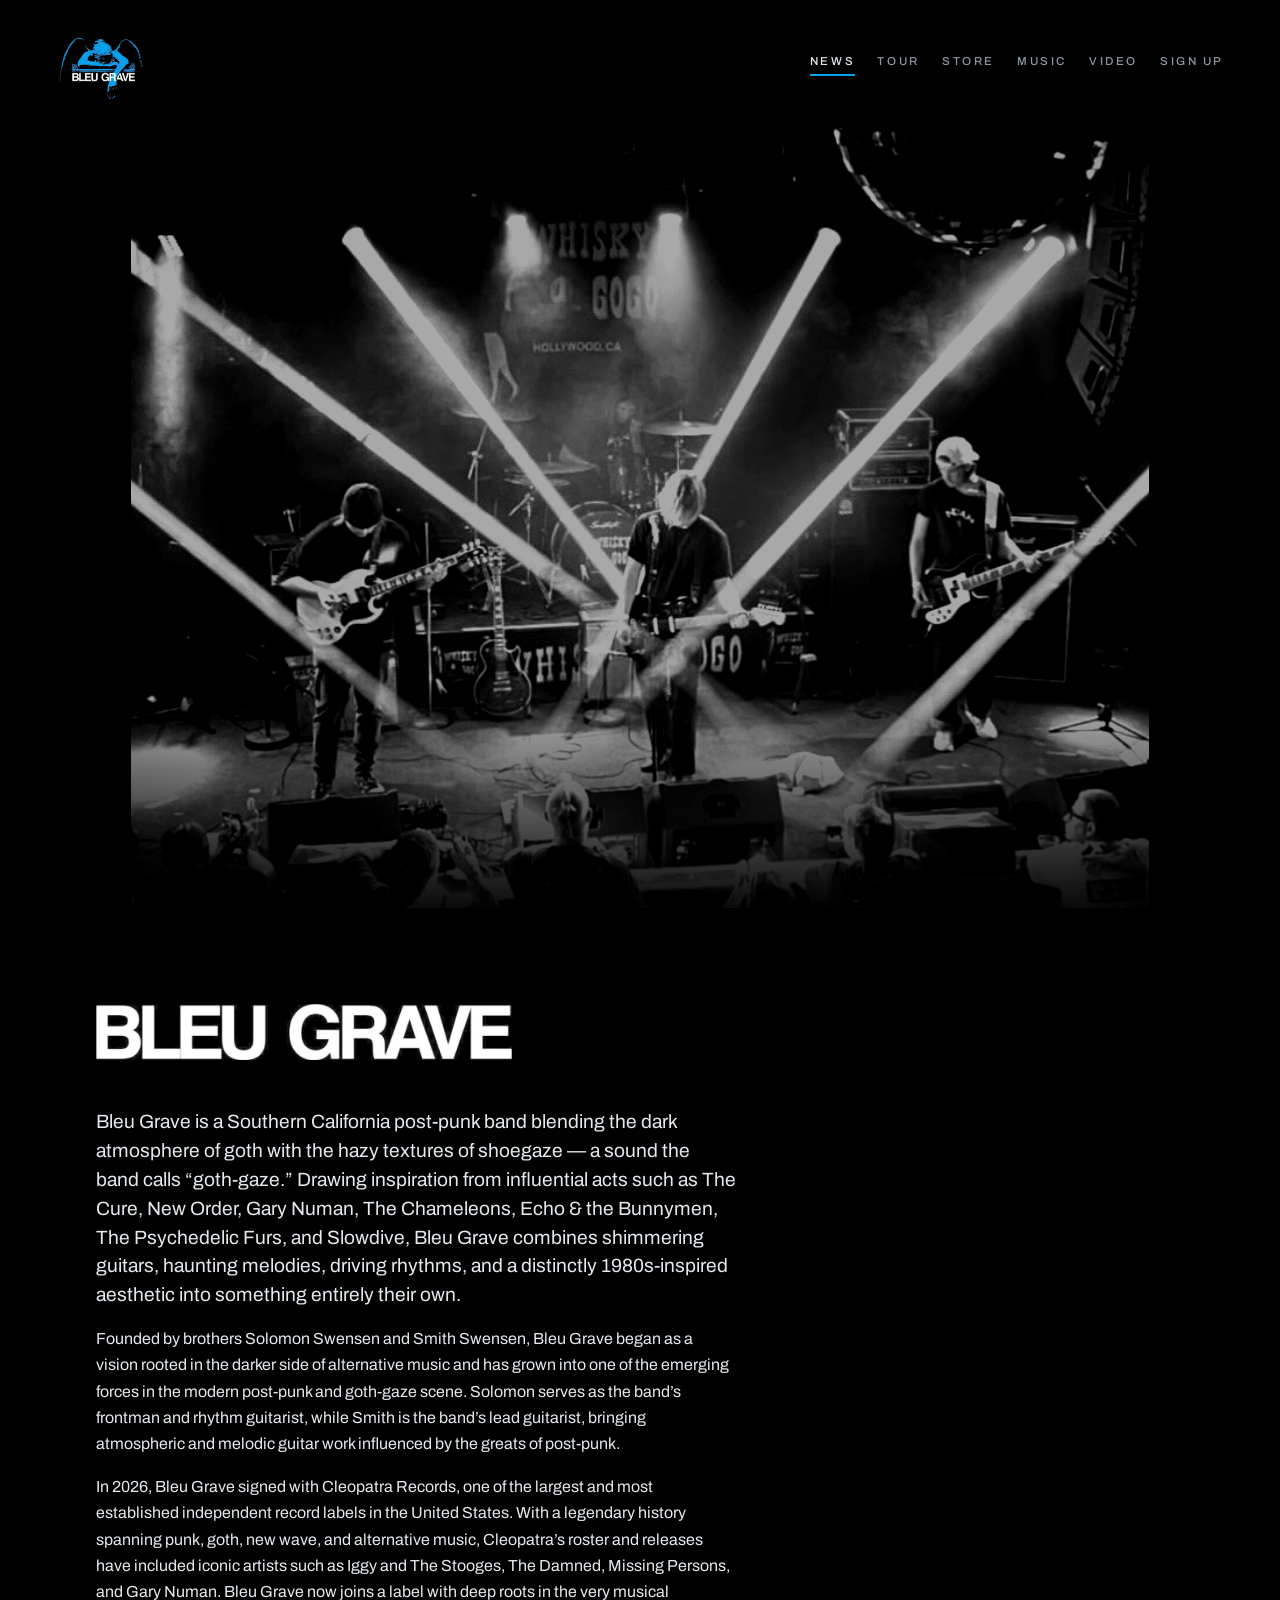
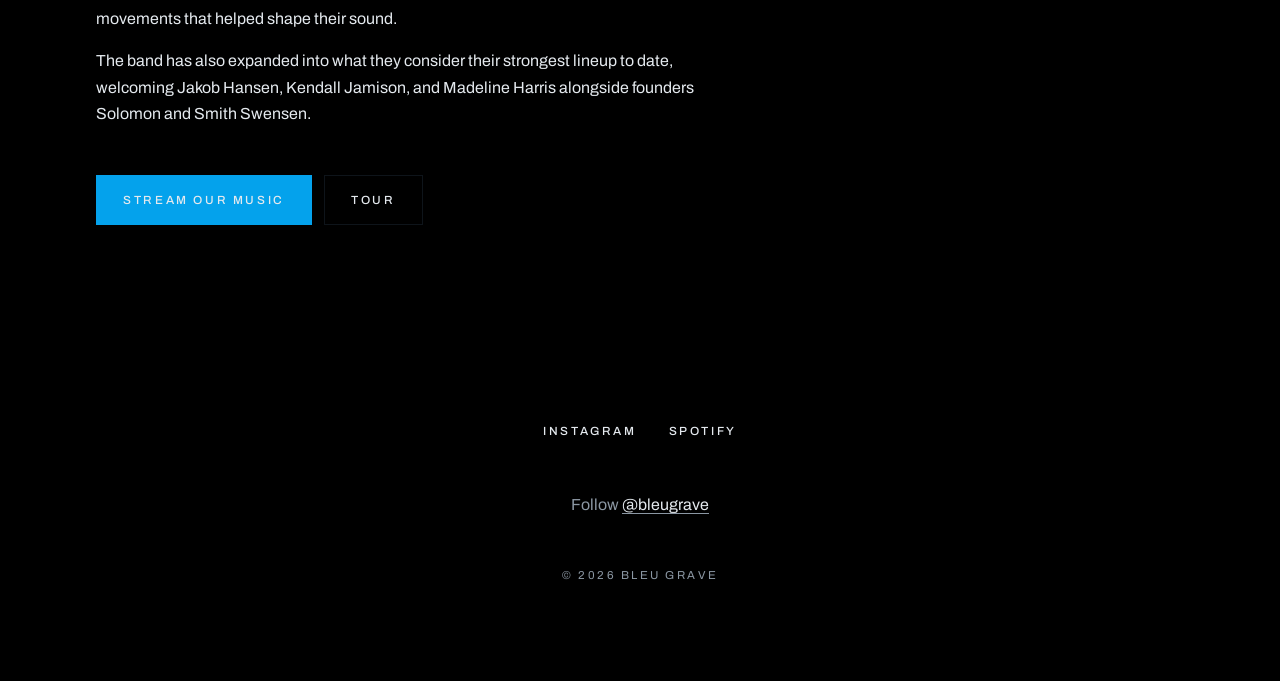
==== commit bcffdbee: "Take the sign-up box off (service ended; no list will be kept); Sign Up jumps to the follow line aga" ====
--- a/index.html
+++ b/index.html
@@ -21,9 +21,8 @@
            asked for "a VIDEO page after music"; the page exists but has no
            videos on it yet — waiting on links from him. Photos came out of
            the menu in the same message; photos.html is still there and works.
-           SIGN UP jumps to the newsletter sign-up box in the footer (a real
-           list on patchlamp.com since 2026-09-16; see the workspace
-           PLAYBOOK.md). -->
+           SIGN UP jumps to the follow line in the footer. A real sign-up box
+           was here for a day (2026-09-16) and came off at the wind-down. -->
       <a href="index.html" aria-current="page">News</a>
       <a href="events.html">Tour</a>
       <a href="merch.html">Store</a>
@@ -136,31 +135,7 @@
       <li><a href="https://instagram.com/bleugrave">Instagram</a></li>
       <li><a href="https://open.spotify.com/artist/01RLNvbN3YXwKupJwk49lX">Spotify</a></li>
     </ul>
-    <!-- Newsletter sign-up (Patchlamp). Posts to patchlamp.com, which keeps the
-         list; nothing is stored on this site. The `website` field is a honeypot —
-         leave it hidden and empty. After a sign-up the page reloads with
-         ?subscribed=1#signup and the thanks line shows; with JavaScript off the
-         box still works, the thanks line just doesn't appear. -->
-    <form class="signup" id="signup" action="https://patchlamp.com/f/bleu-grave/newsletter" method="post">
-      <label for="signup-email">Get shows, releases and news by email</label>
-      <div class="signup-row">
-        <input id="signup-email" name="email" type="email" required autocomplete="email" placeholder="you@example.com">
-        <button type="submit">Sign up</button>
-      </div>
-      <input name="website" type="text" tabindex="-1" autocomplete="off" aria-hidden="true" style="position:absolute;left:-9999px">
-      <p class="signup-thanks" hidden>You're on the list. Check your inbox.</p>
-      <script>
-        (function () {
-          if (location.search.indexOf("subscribed=1") !== -1) {
-            var f = document.getElementById("signup");
-            f.querySelector(".signup-thanks").hidden = false;
-            f.querySelector(".signup-row").hidden = true;
-            f.querySelector("label").hidden = true;
-          }
-        })();
-      </script>
-    </form>
-    <p class="mailing-list">Follow
+    <p class="mailing-list" id="signup">Follow
     <a href="https://instagram.com/bleugrave">@bleugrave</a></p>
     <p class="copyright">&copy; 2026 Bleu Grave</p>
   </footer>
--- a/css/style.css
+++ b/css/style.css
@@ -937,7 +937,7 @@
 
 .signup-row button:hover { background: var(--ink); }
 
-.signup-thanks { margin: 0; color: var(--ink); }
+.signup-thanks, .signup-sorry { margin: 0; color: var(--ink); }
 
 .mailing-list {
   max-width: var(--measure);
